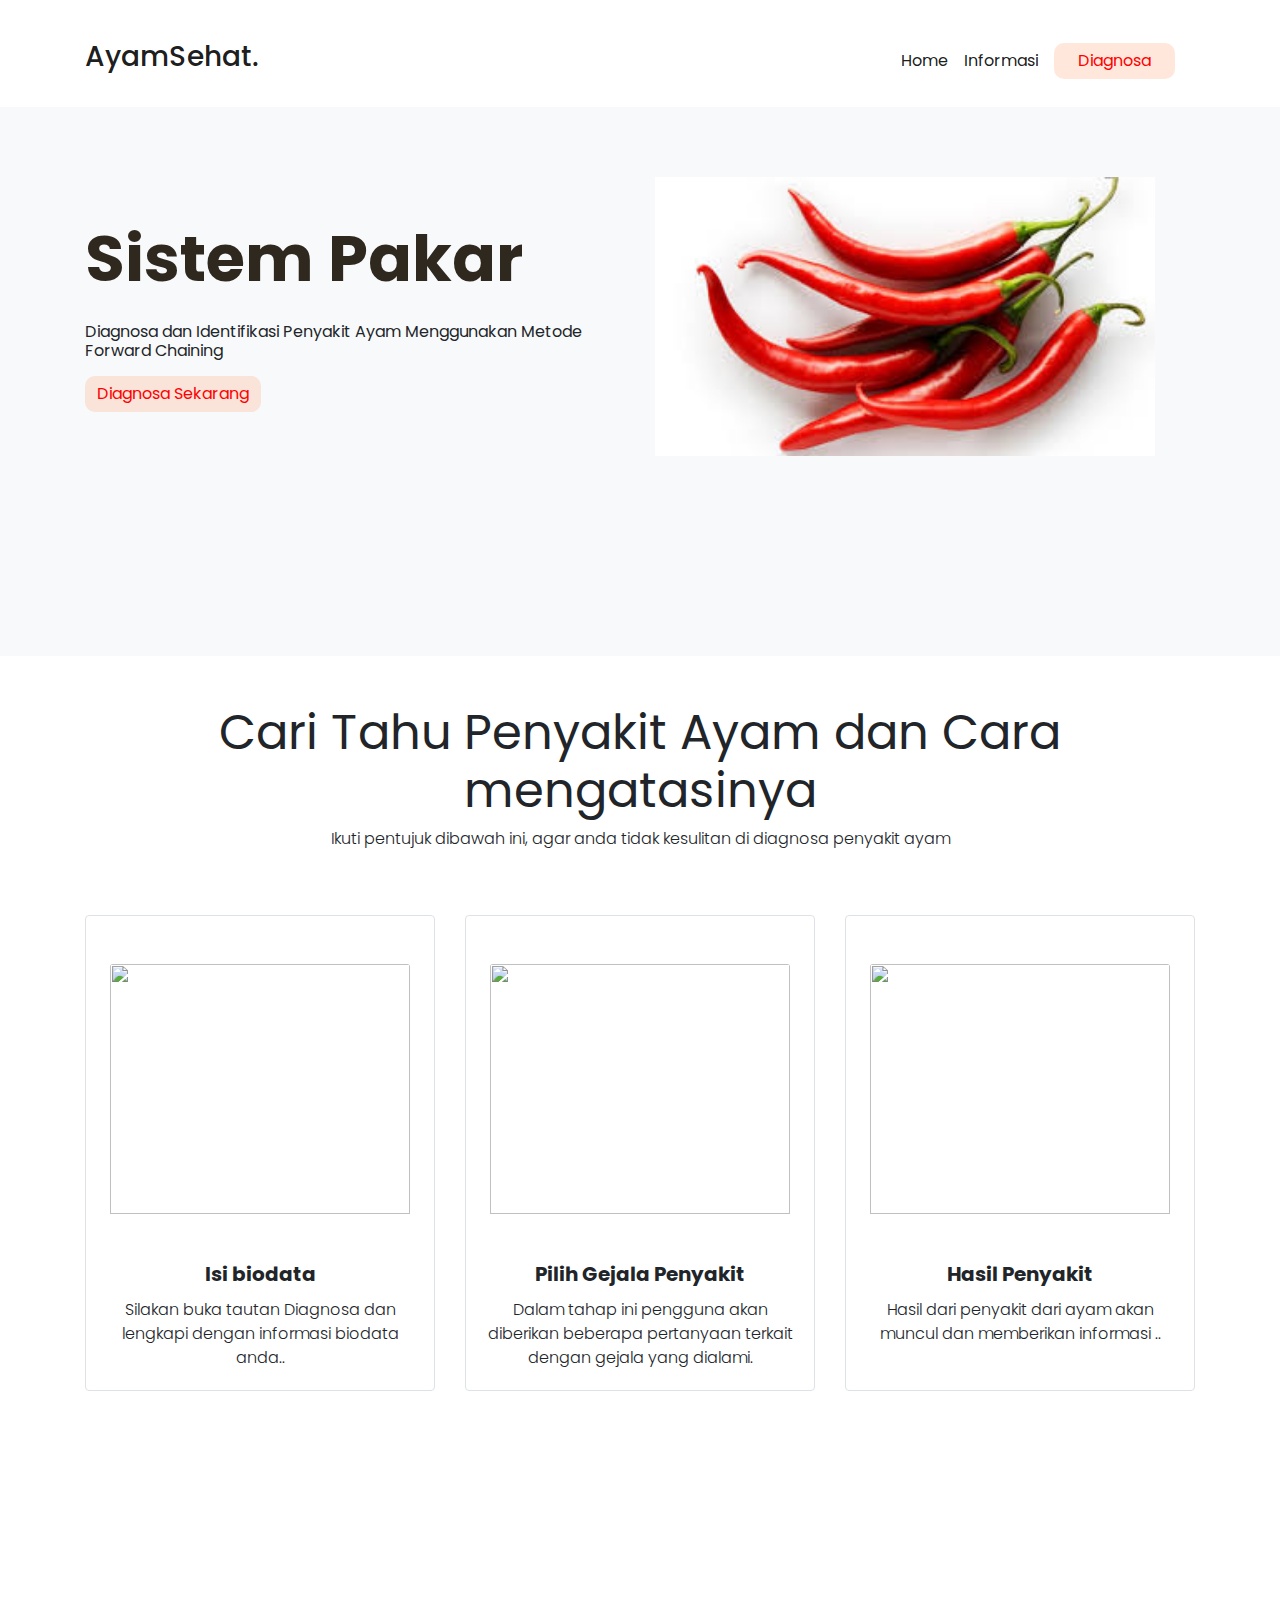
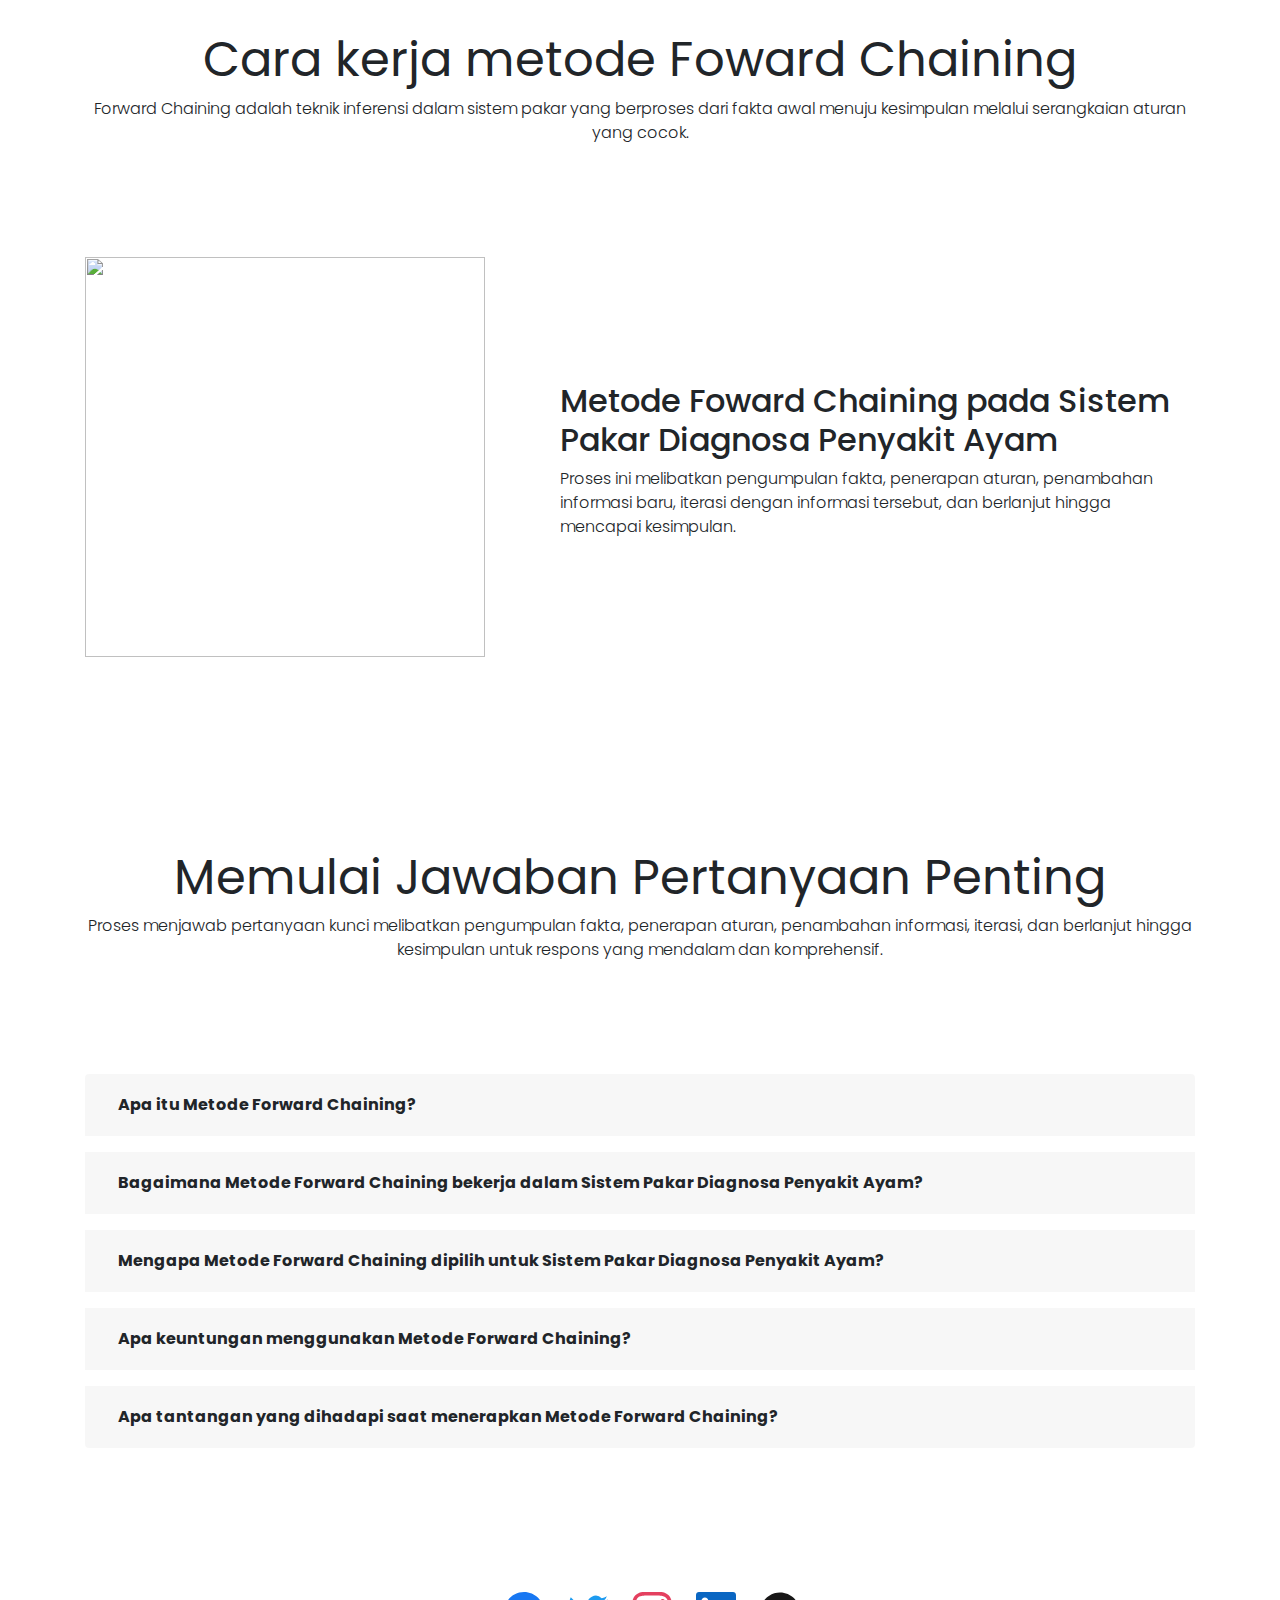
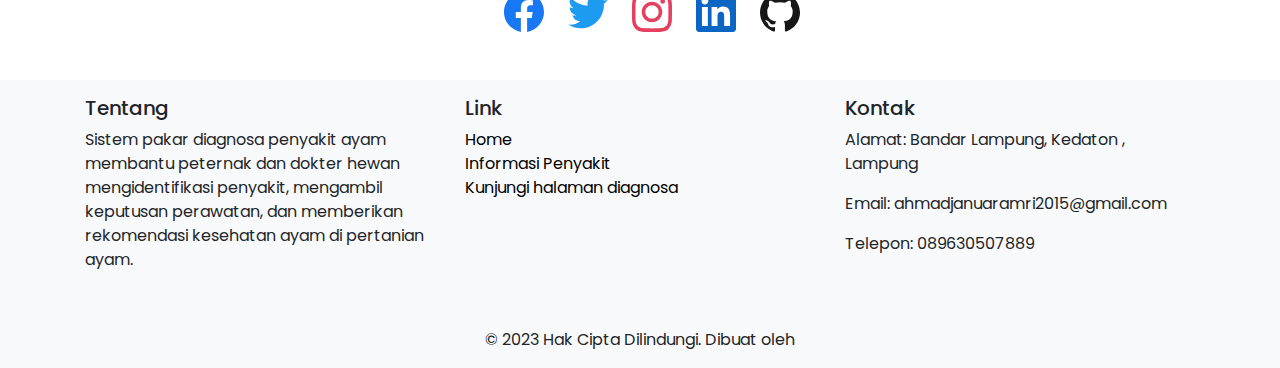
==== template/index.html @ 76fc7fa0 "first push: done page diagnosa and template" ====
<!DOCTYPE html>
<html lang="id">
<head>
    <meta charset="UTF-8">
    <!-- <link rel="shortcut icon" href="gambar/icon.png" type="image/x-icon"> -->
    <meta name="viewport" content="width=device-width, initial-scale=1.0" />
    <link rel="stylesheet" href="https://stackpath.bootstrapcdn.com/bootstrap/4.4.1/css/bootstrap.min.css"
        integrity="sha384-Vkoo8x4CGsO3+Hhxv8T/Q5PaXtkKtu6ug5TOeNV6gBiFeWPGFN9MuhOf23Q9Ifjh" crossorigin="anonymous" />
    <link rel="stylesheet" href="../static/style/style.css">
    <title>Sistem Pakar</title>
</head>
<body>
    <nav class="navbar navbar-expand-lg navbar-light">
        <div class="container-xl">
            <a class="navbar-brand" href="#">
                <h3>AyamSehat.</h3>
            </a>
            <button class="navbar-toggler" type="button" data-toggle="collapse" data-target="#navbarSupportedContent"
                aria-controls="navbarSupportedContent" aria-expanded="false" aria-label="Toggle navigation">
                <span class="navbar-toggler-icon"></span>
            </button>

            <div class="collapse navbar-collapse" id="navbarSupportedContent">
                <ul class="navbar-nav ml-auto">
                    <li class="nav-item align-self-center active">
                        <a class="nav-link" href="index.html">Home <span class="sr-only">(current)</span></a>
                    </li>
                    <li class="nav-item align-self-center active">
                        <a class="nav-link" href="informasi.html">Informasi <span class="sr-only">(current)</span></a>
                    </li>
                    <li>
                        <a class="btn px-4 btn-primary ml-2 btn-register" href="diagnosa.html" role="button">Diagnosa</a>
                    </li>
                </ul>
            </div>
        </div>
    </nav>

    <section class="heroBWA bg-light">
        <div class="container-xl">
            <div class="row position-relative">
                <div class="col align-self-center">
                    <h1 class="mb-4 heading">Sistem Pakar </h1>
                    <h6 class="font-weight-normal">Diagnosa dan Identifikasi Penyakit Ayam Menggunakan Metode Forward
                        Chaining</h6>
                    </p>
                    <a class="btn btn-primary" href="diagnosa.html" role="button">Diagnosa Sekarang</a>
                </div>
                <div class="col d-none d-sm-block z-10">
                    <img width="500" src="/static/images/images.jpg" alt="hero" />
                </div>
            </div>
        </div>
    </section>

    <section id="alur" class="py-5 ">
        <!--Content2-->
        <div class="container-xl">
            <h1 style=" text-align: center;" class="font-weight-normal sub-heading ">Cari Tahu Penyakit Ayam dan Cara
                mengatasinya</h1>
            <p class="pb-5 text-center font-weight-light">Ikuti pentujuk dibawah ini, agar anda tidak kesulitan di
                diagnosa penyakit ayam</p>
            <p></p>
            <div class="card-deck text-center ">
                <div class="card border">
                    <img src="gambar/item1.png" class="card-img-top  mx-auto mt-5" style="width: 300px; height:250px">
                    <div class="card-body pt-5">
                        <h5 class="card-title ">Isi biodata</h5>
                        <p class="card-text font-weight-light ">Silakan buka tautan Diagnosa dan lengkapi dengan
                            informasi biodata anda..</p>
                    </div>
                </div>
                <div class="card border">
                    <img src="gambar/item2.png" class="card-img-top mx-auto mt-5" style="width: 300px; height:250px">
                    <div class="card-body pt-5">
                        <h5 class="card-title">Pilih Gejala Penyakit</h5>
                        <p class="card-text font-weight-light">Dalam tahap ini pengguna akan diberikan beberapa
                            pertanyaan terkait dengan gejala yang dialami.</p>
                    </div>
                </div>
                <div class="card border">
                    <img src="gambar/item3.png" class="card-img-top mx-auto mt-5" style="width: 300px; height:250px">
                    <div class="card-body pt-5">
                        <h5 class="card-title ">Hasil Penyakit </h5>
                        <p class="card-text font-weight-light">Hasil dari penyakit dari ayam akan muncul dan memberikan
                            informasi ..</p>
                    </div>
                </div>
            </div>
        </div>
    </section>
    <section class="py-30 mb-5 container-xl">
        <div class="row margin-top mb-5">
            <div class="col d-flex justify-content-center flex-column text-center mb-5 margin-top">
                <h1 class="font-weight-normal sub-heading ">Cara kerja metode Foward Chaining</h1>
                <p class="font-weight-light">Forward Chaining adalah teknik inferensi dalam sistem pakar yang berproses
                    dari fakta awal menuju kesimpulan melalui serangkaian aturan yang cocok.</p>
            </div>
        </div>
        <div class="row mb-5">
            <div class="col-5">
                <img src="gambar/image2.png" style="width: 400px; height:400px">
            </div>
            <div class="col-7 d-flex justify-content-center flex-column">
                <h2 class="mt-4 ">Metode Foward Chaining pada Sistem Pakar Diagnosa Penyakit Ayam</h2>
                <p class="font-weight-light">Proses ini melibatkan pengumpulan fakta, penerapan aturan, penambahan
                    informasi baru, iterasi dengan informasi tersebut, dan berlanjut hingga mencapai kesimpulan.</p>
            </div>
        </div>
    </section>
    <section section class="margin-top container-xl">
        <div class="row margin-top d-flex flex-column">
            <div class="col margin-top d-flex justify-content-center flex-column text-center">
                <h1 class="font-weight-normal sub-heading ">Memulai Jawaban Pertanyaan Penting </h1>
                <p class="font-weight-light">Proses menjawab pertanyaan kunci melibatkan pengumpulan fakta, penerapan
                    aturan, penambahan informasi, iterasi, dan berlanjut hingga kesimpulan untuk respons yang mendalam
                    dan komprehensif.</p>
            </div>



            <div class="col margin-top">
                <div class="accordion mb-5" id="accordionExample">
                    <div class="card mb-3">
                        <div class="card-header" id="headingOne">
                            <h2 class="mb-0">
                                <button class="btn font-weight-bold btn-block text-left" type="button"
                                    data-toggle="collapse" data-target="#collapseOne" aria-expanded="true"
                                    aria-controls="collapseOne">
                                    Apa itu Metode Forward Chaining?
                                </button>
                            </h2>
                        </div>

                        <div id="collapseOne" class="collapse " aria-labelledby="headingOne"
                            data-parent="#accordionExample">
                            <div class="card-body">
                                Metode Forward Chaining adalah teknik inferensi yang digunakan dalam sistem pakar,
                                dimana proses penalaran dimulai dari informasi yang diketahui menuju kesimpulan yang
                                dicari.
                            </div>
                        </div>
                    </div>
                    <div class="card mb-3">
                        <div class="card-header" id="headingTwo">
                            <h2 class="mb-0">
                                <button class="btn font-weight-bold btn-block text-left collapsed" type="button"
                                    data-toggle="collapse" data-target="#collapseTwo" aria-expanded="false"
                                    aria-controls="collapseTwo">
                                    Bagaimana Metode Forward Chaining bekerja dalam Sistem Pakar Diagnosa Penyakit Ayam?
                                </button>
                            </h2>
                        </div>
                        <div id="collapseTwo" class="collapse" aria-labelledby="headingTwo"
                            data-parent="#accordionExample">
                            <div class="card-body">
                                Dalam sistem pakar ini, metode Forward Chaining memulai dengan gejala-gejala yang
                                diamati pada ayam, kemudian menerapkan aturan-aturan yang telah ditetapkan untuk
                                mencapai diagnosa penyakit.
                            </div>
                        </div>
                    </div>
                    <div class="card mb-3">
                        <div class="card-header" id="headingThree">
                            <h2 class="mb-0">
                                <button class="btn font-weight-bold btn-block text-left collapsed" type="button"
                                    data-toggle="collapse" data-target="#collapseThree" aria-expanded="false"
                                    aria-controls="collapseThree">
                                    Mengapa Metode Forward Chaining dipilih untuk Sistem Pakar Diagnosa Penyakit Ayam?
                                </button>
                            </h2>
                        </div>
                        <div id="collapseThree" class="collapse" aria-labelledby="headingThree"
                            data-parent="#accordionExample">
                            <div class="card-body">
                                Metode ini dipilih karena kemampuannya untuk menangani situasi dimana informasi awal
                                yang tersedia adalah gejala-gejala yang mudah diamati, dan proses inferensi dapat
                                dilakukan secara sistematis hingga mencapai diagnosa yang tepat.
                            </div>
                        </div>
                    </div>
                    <div class="card mb-3">
                        <div class="card-header" id="headingFour">
                            <h2 class="mb-0">
                                <button class="btn font-weight-bold btn-block text-left collapsed" type="button"
                                    data-toggle="collapse" data-target="#collapseFour" aria-expanded="false"
                                    aria-controls="collapseFour">
                                    Apa keuntungan menggunakan Metode Forward Chaining?
                                </button>
                            </h2>
                        </div>
                        <div id="collapseFour" class="collapse" aria-labelledby="headingFour"
                            data-parent="#accordionExample">
                            <div class="card-body">
                                Keuntungan utama adalah efisiensi dalam mencapai kesimpulan tanpa perlu mengevaluasi
                                semua aturan yang ada, hanya aturan yang relevan dengan informasi yang tersedia.
                            </div>
                        </div>
                    </div>
                    <div class="card mb-3">
                        <div class="card-header" id="headingFive">
                            <h2 class="mb-0">
                                <button class="btn font-weight-bold btn-block text-left collapsed" type="button"
                                    data-toggle="collapse" data-target="#collapseFive" aria-expanded="false"
                                    aria-controls="collapseFive">
                                    Apa tantangan yang dihadapi saat menerapkan Metode Forward Chaining? </button>
                            </h2>
                        </div>
                        <div id="collapseFive" class="collapse" aria-labelledby="headingThree"
                            data-parent="#accordionExample">
                            <div class="card-body">
                                Tantangan utama adalah memastikan bahwa basis pengetahuan dan aturan yang digunakan
                                lengkap dan akurat, sehingga dapat menghasilkan diagnosa yang tepat. </div>
                        </div>
                    </div>
                </div>
            </div>
        </div>
    </section>
    <section class="margin-top mb-5">
        <div class="pt-10 pb-10">
            <div class="container-xl mx-auto d-flex flex-wrap justify-content-center">
                <a href="" class="ml-4 md:ml-8">
                    <img src="../icon/facebook.svg" alt="Picture" width="40">
                </a>
                <a href="#" class="ml-4 md:ml-8">
                    <img src="../icon/twitter.svg" alt="Picture" width="40">
                </a>
                <a href="#" class="ml-4 md:ml-8">
                    <img src="../icon/instagram.svg" alt="Picture" width="40">
                </a>
                <a href="#" class="ml-4 md:ml-8">
                    <img src="../icon/linkedin.svg" alt="Picture" width="40">
                </a>
                <a href="#" class="ml-4 md:ml-8">
                    <img src="../icon/github.svg" alt="Picture" width="40">
                </a>
            </div>
        </div>
    </section>
    <footer class="footer bg-light py-3 mt-10">
        <div class=" container-xl">
            <div class="row">
                <!-- Footer Column 1 -->
                <div class="col-md-4 mb-3">
                    <h5>Tentang </h5>
                    <p>Sistem pakar diagnosa penyakit ayam membantu peternak dan dokter hewan mengidentifikasi penyakit,
                        mengambil keputusan perawatan, dan memberikan rekomendasi kesehatan ayam di pertanian ayam.</p>
                </div>
                <!-- Footer Column 2 -->
                <div class="col-md-4 mb-3">
                    <h5>Link </h5>
                    <ul class="list-unstyled">
                        <li><a href="#">Home</a></li>
                        <li><a href="informasi.html">Informasi Penyakit</a></li>
                        <li><a href="diagnosa.html">Kunjungi halaman diagnosa</a></li>
                    </ul>
                </div>
                <!-- Footer Column 3 -->
                <div class="col-md-4 mb-3">
                    <h5>Kontak</h5>
                    <p>Alamat: Bandar Lampung, Kedaton , Lampung</p>
                    <p>Email: ahmadjanuaramri2015@gmail.com</p>
                    <p>Telepon: 089630507889</p>
                </div>
            </div>
            <!-- Footer Bottom -->
            <div class="text-center mt-4">
                <p class="mb-0">© 2023 Hak Cipta Dilindungi. Dibuat oleh </p>
            </div>
        </div>
    </footer>



<script src="https://code.jquery.com/jquery-3.4.1.js" integrity="sha256-WpOohJOqMqqyKL9FccASB9O0KwACQJpFTUBLTYOVvVU="
    crossorigin="anonymous"></script>
<script src="https://cdn.jsdelivr.net/npm/popper.js@1.16.0/dist/umd/popper.min.js"
    integrity="sha384-Q6E9RHvbIyZFJoft+2mJbHaEWldlvI9IOYy5n3zV9zzTtmI3UksdQRVvoxMfooAo" crossorigin="anonymous">
</script>
<script src="https://stackpath.bootstrapcdn.com/bootstrap/4.4.1/js/bootstrap.min.js"
    integrity="sha384-wfSDF2E50Y2D1uUdj0O3uMBJnjuUD4Ih7YwaYd1iqfktj0Uod8GCExl3Og8ifwB6" crossorigin="anonymous">
</script>

</body>
</html>
---- static/style/style.css ----
@import url("https://fonts.googleapis.com/css2?family=Poppins:ital,wght@0,100;0,200;0,300;0,400;0,500;0,600;0,700;0,800;0,900;1,100;1,200;1,300;1,400;1,500;1,600;1,700;1,800;1,900&display=swap");
*,
body,
html {
  margin: 0;
  padding: 0;
  font-family: "Poppins", sans-serif;
  box-sizing: border-box;
  scroll-behavior: smooth;
}

.kiri {
  margin: 1%;
  margin-top: auto;
  width: 15%;
  height: auto;
  border-radius: 5px 5px 5px 5px;
  float: left;
}

.kanan {
  margin: 1%;
  margin-top: auto;
  width: 75%;
  height: auto;
  float: left;
}

.logo {
  display: flex;
  margin: 30px, 0px;
  align-content: center;
}

.teks {
  font-size: medium;
}

#tess {
  font-size: xx-large;
  font-weight: 600;
}

.isi {
  text-align: center;
  padding: 10px;
  color: #4183d7;
}
.isi:hover {
  background-color: rgb(35, 87, 155);
  color: #ffff;
}


.nav-link {
  text-align: left;
}

.isi:hover a {
  background-color: rgb(35, 87, 155);
  color: #ffff;
}

.content {
  padding: 20px 80px;
  text-align: justify;
}


.heroBWA {
  padding-top: 70px;
  padding-bottom: 200px;
}

.heroBWA h1 {
  font-weight: 700;
  color: #2f281e;
}

.heroBWA p {
  font-weight: 400;
  color: #2f281e;
}
.heading {
  font-size: 4em;
}
.sub-heading {
  font-size: 3em;
}

.navbar {
  margin-top: 15px;
}
.card {
  border: none;
}
.card-title h1 {
  font-weight: 700;
  color: #2f281e;
}
.card-register {
  width: 50%;
  border: none;
  display: flex;
  flex-direction: column;
  justify-content: space-between;
  border: 1px solid #bcd0e5;
  border-radius: 5px;
}
.col label {
  font-weight: 400;
  color: #2f281e;
}

.btn-register {
  border-radius: 10px;
  margin: 20px 20px;
  font-size: 16px;
  font-weight: 400;
}
.btn-primary {
  background: #ffb39050;
  border: none;
  color: red;
  border-radius: 10px;
}
.btn-primary:hover{
    background: #eb0d0d;
    border: 0px;
}
.btn-success {
  background: #00d25b50;
  border: none;
  color: #00d25b;
  border-radius: 10px;
}
.margin-top {
  margin-top: 6em;
}

.card-title {
  font-weight: bolder;
}
.container {
  max-width: 960px;
  margin: auto;
}

.card-deck {
  display: flex;
  flex-wrap: wrap;
  justify-content: space-around;
}
a{
    color: black;
}
a:hover{
    color: #eb0d0d;
    border: 0px;
}

@media screen and (max-width: 600px) {
  .card-deck {
    flex-direction: column;
  }

  .card {
    margin-bottom: 20px;
  }
}

@media only screen and (max-width: 768px) {
  .btn-primary,
  .btn-secondary,
  .card {
    margin-top: 10px;
    margin-left: 0 !important;
  }
}
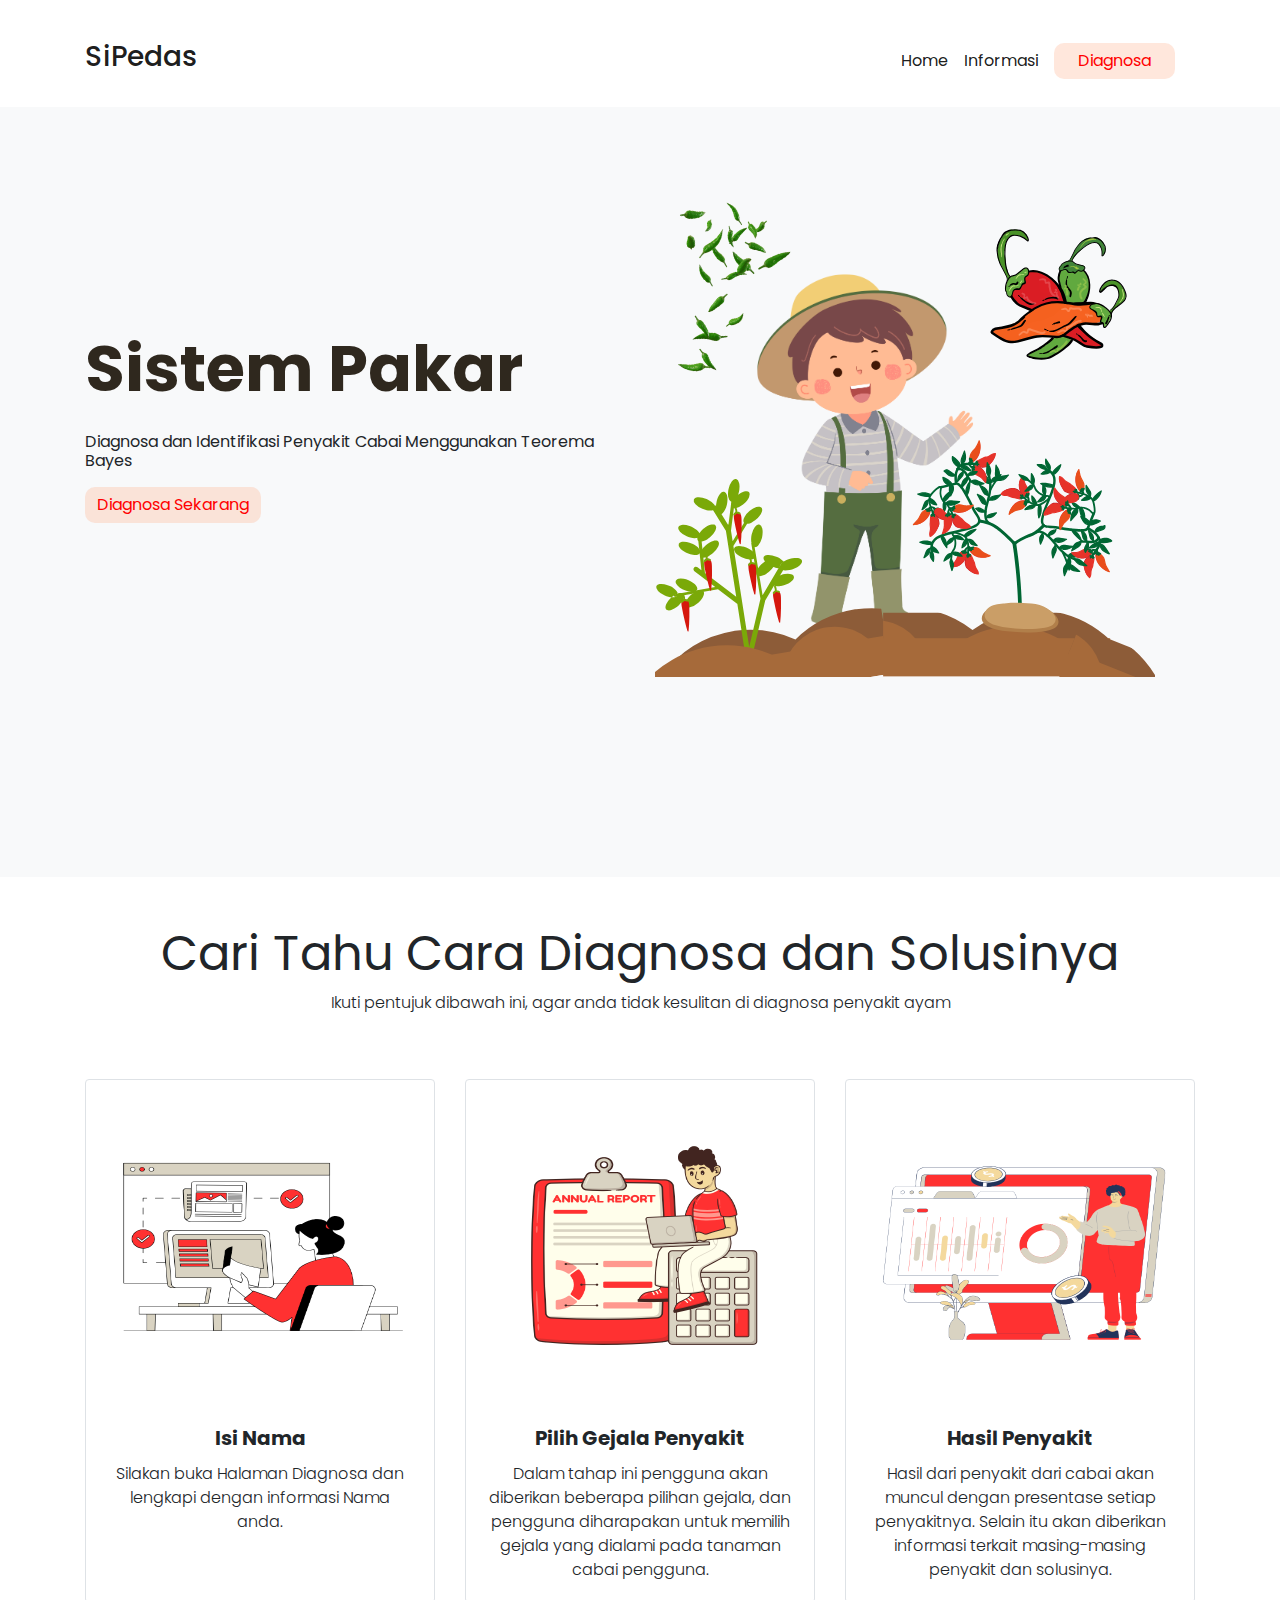
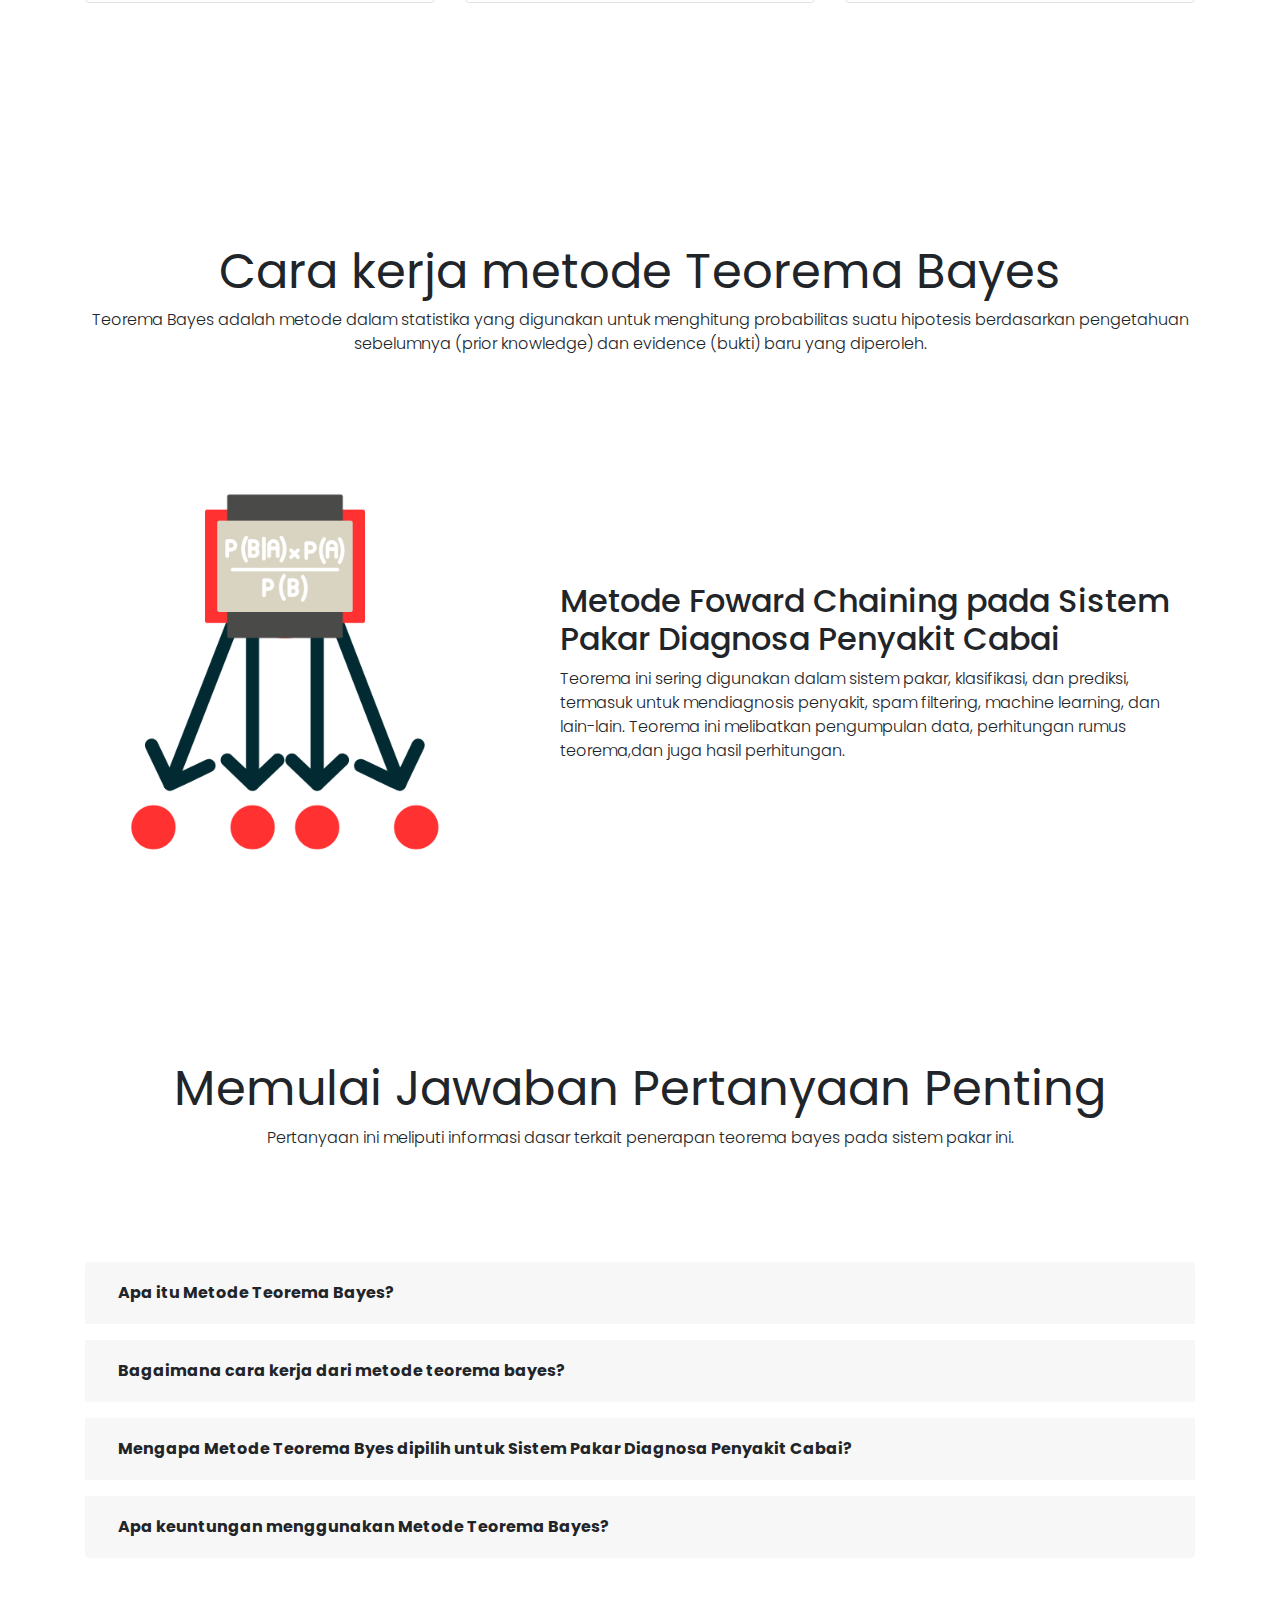
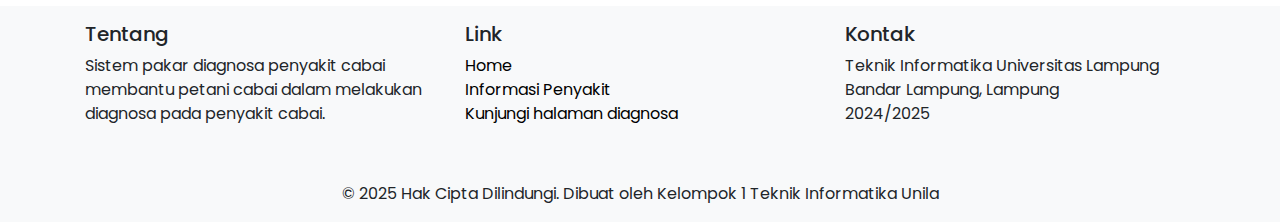
==== commit 8577f065: "update beranda" ====
--- a/template/index.html
+++ b/template/index.html
@@ -7,13 +7,13 @@
     <link rel="stylesheet" href="https://stackpath.bootstrapcdn.com/bootstrap/4.4.1/css/bootstrap.min.css"
         integrity="sha384-Vkoo8x4CGsO3+Hhxv8T/Q5PaXtkKtu6ug5TOeNV6gBiFeWPGFN9MuhOf23Q9Ifjh" crossorigin="anonymous" />
     <link rel="stylesheet" href="../static/style/style.css">
-    <title>Sistem Pakar</title>
+    <title>Sistem Pakar Penyakit Cabai</title>
 </head>
 <body>
     <nav class="navbar navbar-expand-lg navbar-light">
         <div class="container-xl">
             <a class="navbar-brand" href="#">
-                <h3>AyamSehat.</h3>
+                <h3>SiPedas</h3>
             </a>
             <button class="navbar-toggler" type="button" data-toggle="collapse" data-target="#navbarSupportedContent"
                 aria-controls="navbarSupportedContent" aria-expanded="false" aria-label="Toggle navigation">
@@ -41,13 +41,12 @@
             <div class="row position-relative">
                 <div class="col align-self-center">
                     <h1 class="mb-4 heading">Sistem Pakar </h1>
-                    <h6 class="font-weight-normal">Diagnosa dan Identifikasi Penyakit Ayam Menggunakan Metode Forward
-                        Chaining</h6>
+                    <h6 class="font-weight-normal">Diagnosa dan Identifikasi Penyakit Cabai Menggunakan Teorema Bayes</h6>
                     </p>
                     <a class="btn btn-primary" href="diagnosa.html" role="button">Diagnosa Sekarang</a>
                 </div>
                 <div class="col d-none d-sm-block z-10">
-                    <img width="500" src="/static/images/images.jpg" alt="hero" />
+                    <img width="500" src="/static/images/beranda1.png" alt="hero" />
                 </div>
             </div>
         </div>
@@ -56,34 +55,33 @@
     <section id="alur" class="py-5 ">
         <!--Content2-->
         <div class="container-xl">
-            <h1 style=" text-align: center;" class="font-weight-normal sub-heading ">Cari Tahu Penyakit Ayam dan Cara
-                mengatasinya</h1>
+            <h1 style=" text-align: center;" class="font-weight-normal sub-heading ">Cari Tahu Cara Diagnosa dan Solusinya</h1>
             <p class="pb-5 text-center font-weight-light">Ikuti pentujuk dibawah ini, agar anda tidak kesulitan di
                 diagnosa penyakit ayam</p>
             <p></p>
             <div class="card-deck text-center ">
                 <div class="card border">
-                    <img src="gambar/item1.png" class="card-img-top  mx-auto mt-5" style="width: 300px; height:250px">
+                    <img src="/static/images/beranda2.png" class="card-img-top  mx-auto mt-5" style="width: 300px; height:250px">
                     <div class="card-body pt-5">
-                        <h5 class="card-title ">Isi biodata</h5>
-                        <p class="card-text font-weight-light ">Silakan buka tautan Diagnosa dan lengkapi dengan
-                            informasi biodata anda..</p>
+                        <h5 class="card-title ">Isi Nama</h5>
+                        <p class="card-text font-weight-light ">Silakan buka Halaman Diagnosa dan lengkapi dengan
+                            informasi Nama anda.</p>
                     </div>
                 </div>
                 <div class="card border">
-                    <img src="gambar/item2.png" class="card-img-top mx-auto mt-5" style="width: 300px; height:250px">
+                    <img src="/static/images/beranda3.png" class="card-img-top mx-auto mt-5" style="width: 300px; height:250px">
                     <div class="card-body pt-5">
                         <h5 class="card-title">Pilih Gejala Penyakit</h5>
                         <p class="card-text font-weight-light">Dalam tahap ini pengguna akan diberikan beberapa
-                            pertanyaan terkait dengan gejala yang dialami.</p>
+                            pilihan gejala, dan pengguna diharapakan untuk memilih gejala yang dialami pada tanaman cabai pengguna.</p>
                     </div>
                 </div>
                 <div class="card border">
-                    <img src="gambar/item3.png" class="card-img-top mx-auto mt-5" style="width: 300px; height:250px">
+                    <img src="/static/images/beranda4.png" class="card-img-top mx-auto mt-5" style="width: 300px; height:250px">
                     <div class="card-body pt-5">
                         <h5 class="card-title ">Hasil Penyakit </h5>
-                        <p class="card-text font-weight-light">Hasil dari penyakit dari ayam akan muncul dan memberikan
-                            informasi ..</p>
+                        <p class="card-text font-weight-light">Hasil dari penyakit dari cabai akan muncul dengan presentase setiap penyakitnya.
+                            Selain itu akan diberikan informasi terkait masing-masing penyakit dan solusinya.</p>
                     </div>
                 </div>
             </div>
@@ -92,19 +90,20 @@
     <section class="py-30 mb-5 container-xl">
         <div class="row margin-top mb-5">
             <div class="col d-flex justify-content-center flex-column text-center mb-5 margin-top">
-                <h1 class="font-weight-normal sub-heading ">Cara kerja metode Foward Chaining</h1>
-                <p class="font-weight-light">Forward Chaining adalah teknik inferensi dalam sistem pakar yang berproses
-                    dari fakta awal menuju kesimpulan melalui serangkaian aturan yang cocok.</p>
+                <h1 class="font-weight-normal sub-heading ">Cara kerja metode Teorema Bayes</h1>
+                <p class="font-weight-light">Teorema Bayes adalah metode dalam statistika yang digunakan untuk 
+                    menghitung probabilitas suatu hipotesis berdasarkan pengetahuan sebelumnya (prior knowledge) dan evidence (bukti) baru yang diperoleh.</p>
             </div>
         </div>
         <div class="row mb-5">
-            <div class="col-5">
-                <img src="gambar/image2.png" style="width: 400px; height:400px">
+            <div class="col-5 ">
+                <img class="metode" src="/static/images/beranda5.png" >
             </div>
             <div class="col-7 d-flex justify-content-center flex-column">
-                <h2 class="mt-4 ">Metode Foward Chaining pada Sistem Pakar Diagnosa Penyakit Ayam</h2>
-                <p class="font-weight-light">Proses ini melibatkan pengumpulan fakta, penerapan aturan, penambahan
-                    informasi baru, iterasi dengan informasi tersebut, dan berlanjut hingga mencapai kesimpulan.</p>
+                <h2 class="mt-4 ">Metode Foward Chaining pada Sistem Pakar Diagnosa Penyakit Cabai</h2>
+                <p class="font-weight-light">Teorema ini sering digunakan dalam sistem pakar, klasifikasi, dan prediksi, termasuk untuk mendiagnosis penyakit, spam filtering, machine learning, dan lain-lain.
+                    Teorema ini melibatkan pengumpulan data, perhitungan rumus teorema,dan juga hasil perhitungan.
+                </p>
             </div>
         </div>
     </section>
@@ -112,9 +111,7 @@
         <div class="row margin-top d-flex flex-column">
             <div class="col margin-top d-flex justify-content-center flex-column text-center">
                 <h1 class="font-weight-normal sub-heading ">Memulai Jawaban Pertanyaan Penting </h1>
-                <p class="font-weight-light">Proses menjawab pertanyaan kunci melibatkan pengumpulan fakta, penerapan
-                    aturan, penambahan informasi, iterasi, dan berlanjut hingga kesimpulan untuk respons yang mendalam
-                    dan komprehensif.</p>
+                <p class="font-weight-light">Pertanyaan ini meliputi informasi dasar terkait penerapan teorema bayes pada sistem pakar ini.</p>
             </div>
 
 
@@ -127,7 +124,7 @@
                                 <button class="btn font-weight-bold btn-block text-left" type="button"
                                     data-toggle="collapse" data-target="#collapseOne" aria-expanded="true"
                                     aria-controls="collapseOne">
-                                    Apa itu Metode Forward Chaining?
+                                    Apa itu Metode Teorema Bayes?
                                 </button>
                             </h2>
                         </div>
@@ -135,9 +132,10 @@
                         <div id="collapseOne" class="collapse " aria-labelledby="headingOne"
                             data-parent="#accordionExample">
                             <div class="card-body">
-                                Metode Forward Chaining adalah teknik inferensi yang digunakan dalam sistem pakar,
-                                dimana proses penalaran dimulai dari informasi yang diketahui menuju kesimpulan yang
-                                dicari.
+                                Metode teorema bayes Teorema Bayes adalah metode dalam statistika yang digunakan untuk menghitung probabilitas suatu 
+                                hipotesis berdasarkan pengetahuan sebelumnya (prior knowledge) dan evidence (bukti) baru yang diperoleh. 
+                                Teorema ini sering digunakan dalam sistem pakar, klasifikasi, dan prediksi, termasuk untuk mendiagnosis penyakit, spam filtering, machine learning, dan lain-lain.
+                
                             </div>
                         </div>
                     </div>
@@ -147,16 +145,20 @@
                                 <button class="btn font-weight-bold btn-block text-left collapsed" type="button"
                                     data-toggle="collapse" data-target="#collapseTwo" aria-expanded="false"
                                     aria-controls="collapseTwo">
-                                    Bagaimana Metode Forward Chaining bekerja dalam Sistem Pakar Diagnosa Penyakit Ayam?
+                                    Bagaimana cara kerja dari metode teorema bayes?
                                 </button>
                             </h2>
                         </div>
                         <div id="collapseTwo" class="collapse" aria-labelledby="headingTwo"
                             data-parent="#accordionExample">
                             <div class="card-body">
-                                Dalam sistem pakar ini, metode Forward Chaining memulai dengan gejala-gejala yang
-                                diamati pada ayam, kemudian menerapkan aturan-aturan yang telah ditetapkan untuk
-                                mencapai diagnosa penyakit.
+                                Dalam sistem pakar ini, metode teorema bayes mengambil data dari beberapa jurnal dan menerapkan dalam perhitungan rumus berikut ini:
+                                P(H∣E)= (P(E|H).P(H)) / P(E).
+                                <br>P(H∣E): Probabilitas hipotesis H jika diberikan evidence E (posterior).
+                                <br>P(E∣H): Probabilitas evidence E jika hipotesis H benar (likelihood).
+                                <br>P(E): Probabilitas total evidence E (normalizing constant).
+                                <br>Dari perhitungan dari setia penyakit akan ditampilkan probabilitas dan probabilitas terbesar menjadi
+                                peluang cabai terkena penyakit tersebut.
                             </div>
                         </div>
                     </div>
@@ -166,16 +168,16 @@
                                 <button class="btn font-weight-bold btn-block text-left collapsed" type="button"
                                     data-toggle="collapse" data-target="#collapseThree" aria-expanded="false"
                                     aria-controls="collapseThree">
-                                    Mengapa Metode Forward Chaining dipilih untuk Sistem Pakar Diagnosa Penyakit Ayam?
+                                    Mengapa Metode Teorema Byes dipilih untuk Sistem Pakar Diagnosa Penyakit Cabai?
                                 </button>
                             </h2>
                         </div>
                         <div id="collapseThree" class="collapse" aria-labelledby="headingThree"
                             data-parent="#accordionExample">
                             <div class="card-body">
-                                Metode ini dipilih karena kemampuannya untuk menangani situasi dimana informasi awal
-                                yang tersedia adalah gejala-gejala yang mudah diamati, dan proses inferensi dapat
-                                dilakukan secara sistematis hingga mencapai diagnosa yang tepat.
+                                Metode ini dipilih karena kemampuan dalam menangani ketidakpastian dalam sistem pakar. Selain itu teorema ini
+                                menggunakan data statistika yang ada sehingga dapat memunculkan setiap probabilitas setiap penyakit yang membuat 
+                                pengguna dapat mengetahui presentase peluang setiap penyakit.
                             </div>
                         </div>
                     </div>
@@ -185,67 +187,34 @@
                                 <button class="btn font-weight-bold btn-block text-left collapsed" type="button"
                                     data-toggle="collapse" data-target="#collapseFour" aria-expanded="false"
                                     aria-controls="collapseFour">
-                                    Apa keuntungan menggunakan Metode Forward Chaining?
+                                    Apa keuntungan menggunakan Metode Teorema Bayes?
                                 </button>
                             </h2>
                         </div>
                         <div id="collapseFour" class="collapse" aria-labelledby="headingFour"
                             data-parent="#accordionExample">
                             <div class="card-body">
-                                Keuntungan utama adalah efisiensi dalam mencapai kesimpulan tanpa perlu mengevaluasi
-                                semua aturan yang ada, hanya aturan yang relevan dengan informasi yang tersedia.
-                            </div>
-                        </div>
-                    </div>
-                    <div class="card mb-3">
-                        <div class="card-header" id="headingFive">
-                            <h2 class="mb-0">
-                                <button class="btn font-weight-bold btn-block text-left collapsed" type="button"
-                                    data-toggle="collapse" data-target="#collapseFive" aria-expanded="false"
-                                    aria-controls="collapseFive">
-                                    Apa tantangan yang dihadapi saat menerapkan Metode Forward Chaining? </button>
-                            </h2>
-                        </div>
-                        <div id="collapseFive" class="collapse" aria-labelledby="headingThree"
-                            data-parent="#accordionExample">
-                            <div class="card-body">
-                                Tantangan utama adalah memastikan bahwa basis pengetahuan dan aturan yang digunakan
-                                lengkap dan akurat, sehingga dapat menghasilkan diagnosa yang tepat. </div>
-                        </div>
-                    </div>
-                </div>
-            </div>
-        </div>
-    </section>
-    <section class="margin-top mb-5">
-        <div class="pt-10 pb-10">
-            <div class="container-xl mx-auto d-flex flex-wrap justify-content-center">
-                <a href="" class="ml-4 md:ml-8">
-                    <img src="../icon/facebook.svg" alt="Picture" width="40">
-                </a>
-                <a href="#" class="ml-4 md:ml-8">
-                    <img src="../icon/twitter.svg" alt="Picture" width="40">
-                </a>
-                <a href="#" class="ml-4 md:ml-8">
-                    <img src="../icon/instagram.svg" alt="Picture" width="40">
-                </a>
-                <a href="#" class="ml-4 md:ml-8">
-                    <img src="../icon/linkedin.svg" alt="Picture" width="40">
-                </a>
-                <a href="#" class="ml-4 md:ml-8">
-                    <img src="../icon/github.svg" alt="Picture" width="40">
-                </a>
-            </div>
-        </div>
-    </section>
+                                Keuntungan dalam menggunakan teorema bayes yaitu :
+                                <br>1. Dapat menangani ketidakpastian pada Sistem Pakar
+                                <br>2. Memberi Output Berupa Probabilitas
+                                <br>3. Menggunakan data yang ada dalam melakukan perhitungan
+                                <br>4. Sederhana dan Efisien
+                                <br>5. Mudah diupdate dan dikembangkan
+                            </div>
+                        </div>
+                    </div>
+                </div>
+            </div>
+        </div>
+    </section>
+
     <footer class="footer bg-light py-3 mt-10">
         <div class=" container-xl">
             <div class="row">
                 <!-- Footer Column 1 -->
                 <div class="col-md-4 mb-3">
                     <h5>Tentang </h5>
-                    <p>Sistem pakar diagnosa penyakit ayam membantu peternak dan dokter hewan mengidentifikasi penyakit,
-                        mengambil keputusan perawatan, dan memberikan rekomendasi kesehatan ayam di pertanian ayam.</p>
+                    <p>Sistem pakar diagnosa penyakit cabai membantu petani cabai dalam melakukan diagnosa pada penyakit cabai.</p>
                 </div>
                 <!-- Footer Column 2 -->
                 <div class="col-md-4 mb-3">
@@ -259,14 +228,15 @@
                 <!-- Footer Column 3 -->
                 <div class="col-md-4 mb-3">
                     <h5>Kontak</h5>
-                    <p>Alamat: Bandar Lampung, Kedaton , Lampung</p>
-                    <p>Email: ahmadjanuaramri2015@gmail.com</p>
-                    <p>Telepon: 089630507889</p>
+                    <p>Teknik Informatika Universitas Lampung
+                        <br>Bandar Lampung, Lampung
+                        <br>2024/2025
+                    </p>
                 </div>
             </div>
             <!-- Footer Bottom -->
             <div class="text-center mt-4">
-                <p class="mb-0">© 2023 Hak Cipta Dilindungi. Dibuat oleh </p>
+                <p class="mb-0">© 2025 Hak Cipta Dilindungi. Dibuat oleh Kelompok 1 Teknik Informatika Unila</p>
             </div>
         </div>
     </footer>
--- a/static/style/style.css
+++ b/static/style/style.css
@@ -158,6 +158,10 @@
     color: #eb0d0d;
     border: 0px;
 }
+.metode{
+  width: 400px; 
+  height:400px;
+}
 
 @media screen and (max-width: 600px) {
   .card-deck {
@@ -167,11 +171,19 @@
   .card {
     margin-bottom: 20px;
   }
+  .metode {
+    width: 200px;
+    height: 200px;
+  }
 }
 
 @media only screen and (max-width: 768px) {
   .btn-primary,
   .btn-secondary,
+  .metode {
+    width: 200px;
+    height: 200px;
+  }
   .card {
     margin-top: 10px;
     margin-left: 0 !important;
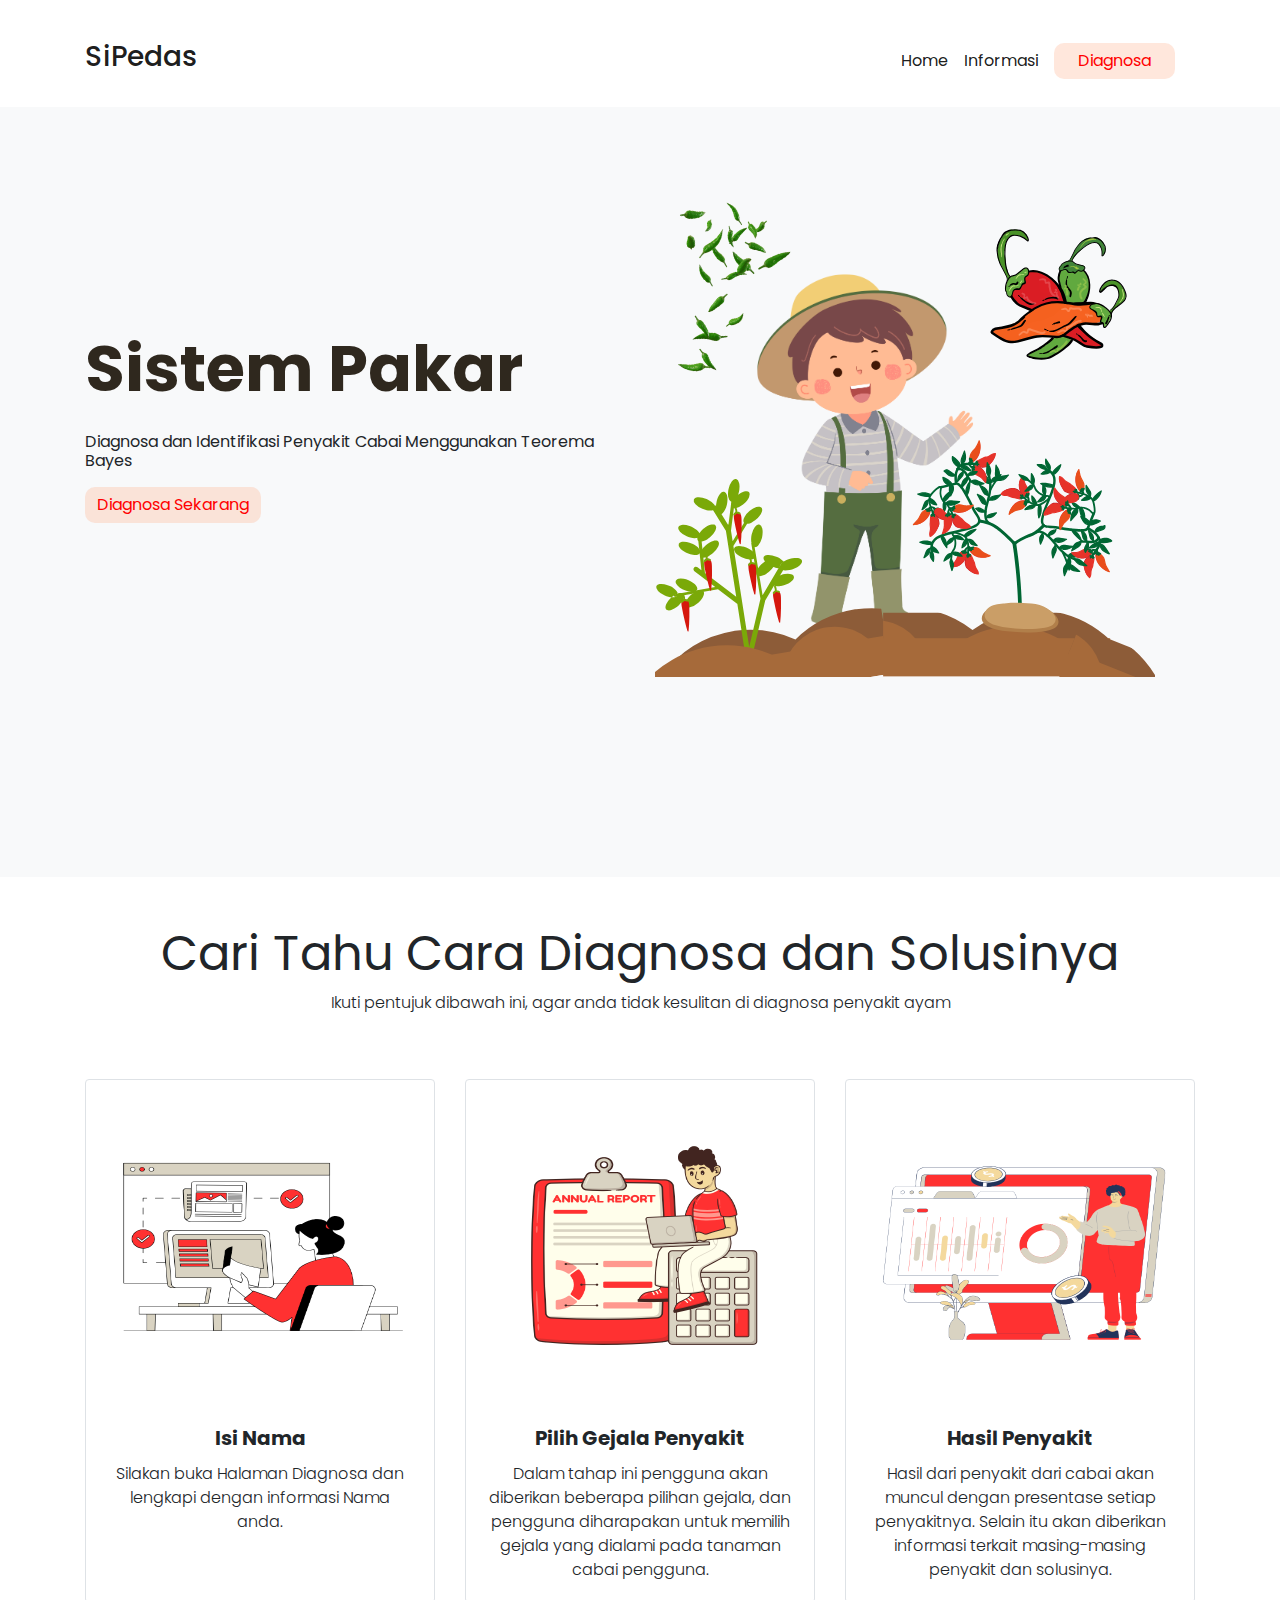
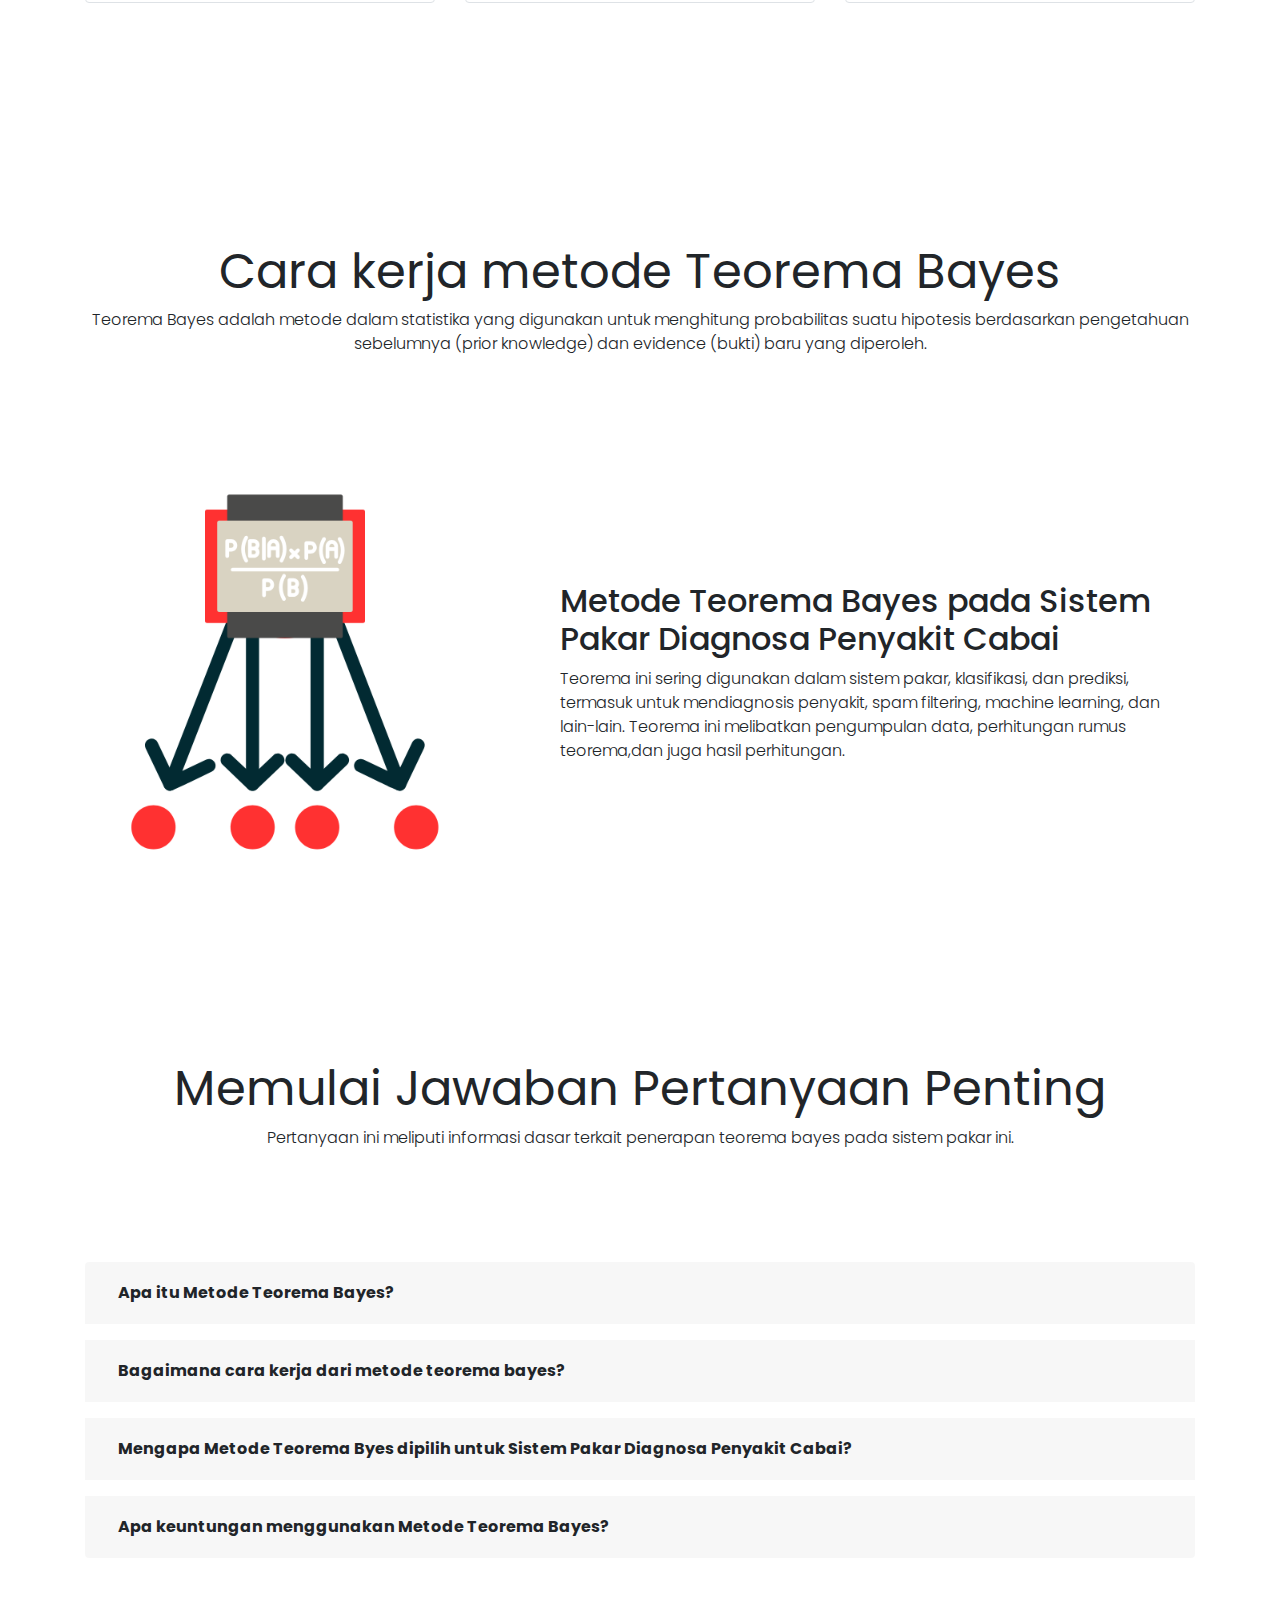
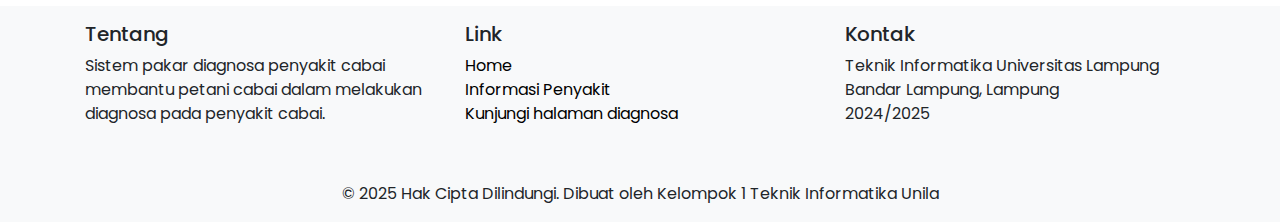
==== commit 626f27a3: "update index and informasi" ====
--- a/template/index.html
+++ b/template/index.html
@@ -100,7 +100,7 @@
                 <img class="metode" src="/static/images/beranda5.png" >
             </div>
             <div class="col-7 d-flex justify-content-center flex-column">
-                <h2 class="mt-4 ">Metode Foward Chaining pada Sistem Pakar Diagnosa Penyakit Cabai</h2>
+                <h2 class="mt-4 ">Metode Teorema Bayes pada Sistem Pakar Diagnosa Penyakit Cabai</h2>
                 <p class="font-weight-light">Teorema ini sering digunakan dalam sistem pakar, klasifikasi, dan prediksi, termasuk untuk mendiagnosis penyakit, spam filtering, machine learning, dan lain-lain.
                     Teorema ini melibatkan pengumpulan data, perhitungan rumus teorema,dan juga hasil perhitungan.
                 </p>
